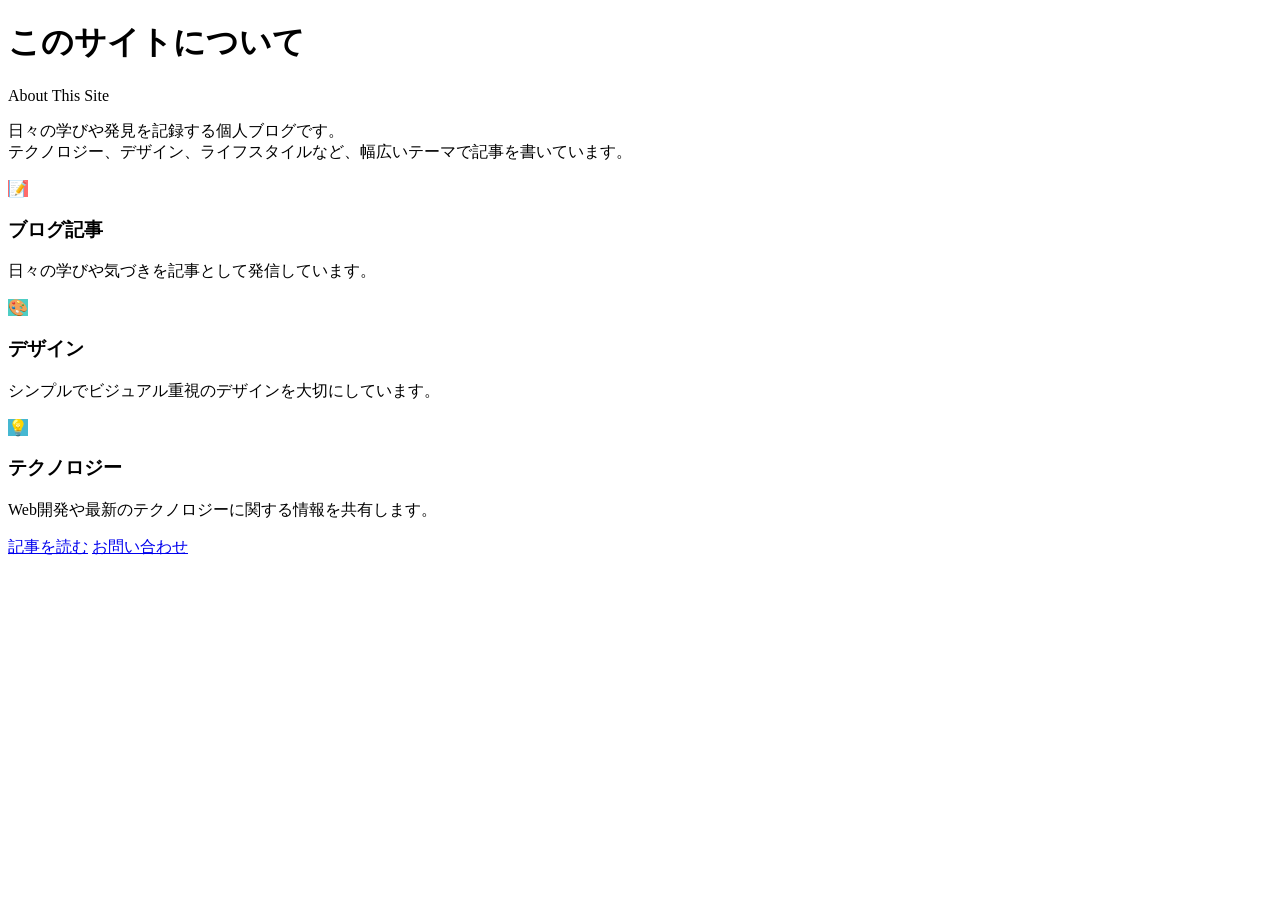
==== about.html @ cd2ef550 "Add files via upload" ====
<!DOCTYPE html>
<html lang="ja">
<head>
  <meta charset="UTF-8">
  <meta name="viewport" content="width=device-width, initial-scale=1.0">
  <title>このサイトについて - My Blog</title>
  <link rel="stylesheet" href="css/style.css">
</head>
<body data-active-nav="about">

  <div id="site-header"></div>

  <div class="page-header">
    <h1 class="page-header__title">このサイトについて</h1>
    <p class="page-header__subtitle">About This Site</p>
  </div>

  <section class="subpage">
    <div class="subpage__inner">
      <div class="subpage__content">
        <p class="subpage__lead">
          日々の学びや発見を記録する個人ブログです。<br>
          テクノロジー、デザイン、ライフスタイルなど、幅広いテーマで記事を書いています。
        </p>
        <div class="subpage__cards">
          <div class="subpage__card">
            <span class="subpage__card-icon" style="background: #FF6B6B;">📝</span>
            <h3>ブログ記事</h3>
            <p>日々の学びや気づきを記事として発信しています。</p>
          </div>
          <div class="subpage__card">
            <span class="subpage__card-icon" style="background: #4ECDC4;">🎨</span>
            <h3>デザイン</h3>
            <p>シンプルでビジュアル重視のデザインを大切にしています。</p>
          </div>
          <div class="subpage__card">
            <span class="subpage__card-icon" style="background: #45B7D1;">💡</span>
            <h3>テクノロジー</h3>
            <p>Web開発や最新のテクノロジーに関する情報を共有します。</p>
          </div>
        </div>
        <div class="subpage__actions">
          <a href="blog.html" class="about-section__link-btn about-section__link-btn--primary">記事を読む</a>
          <a href="contact.html" class="about-section__link-btn about-section__link-btn--outline">お問い合わせ</a>
        </div>
      </div>
    </div>
  </section>

  <div id="site-footer"></div>

  <script src="js/config.js"></script>
  <script src="js/api.js"></script>
  <script src="js/common.js"></script>
</body>
</html>
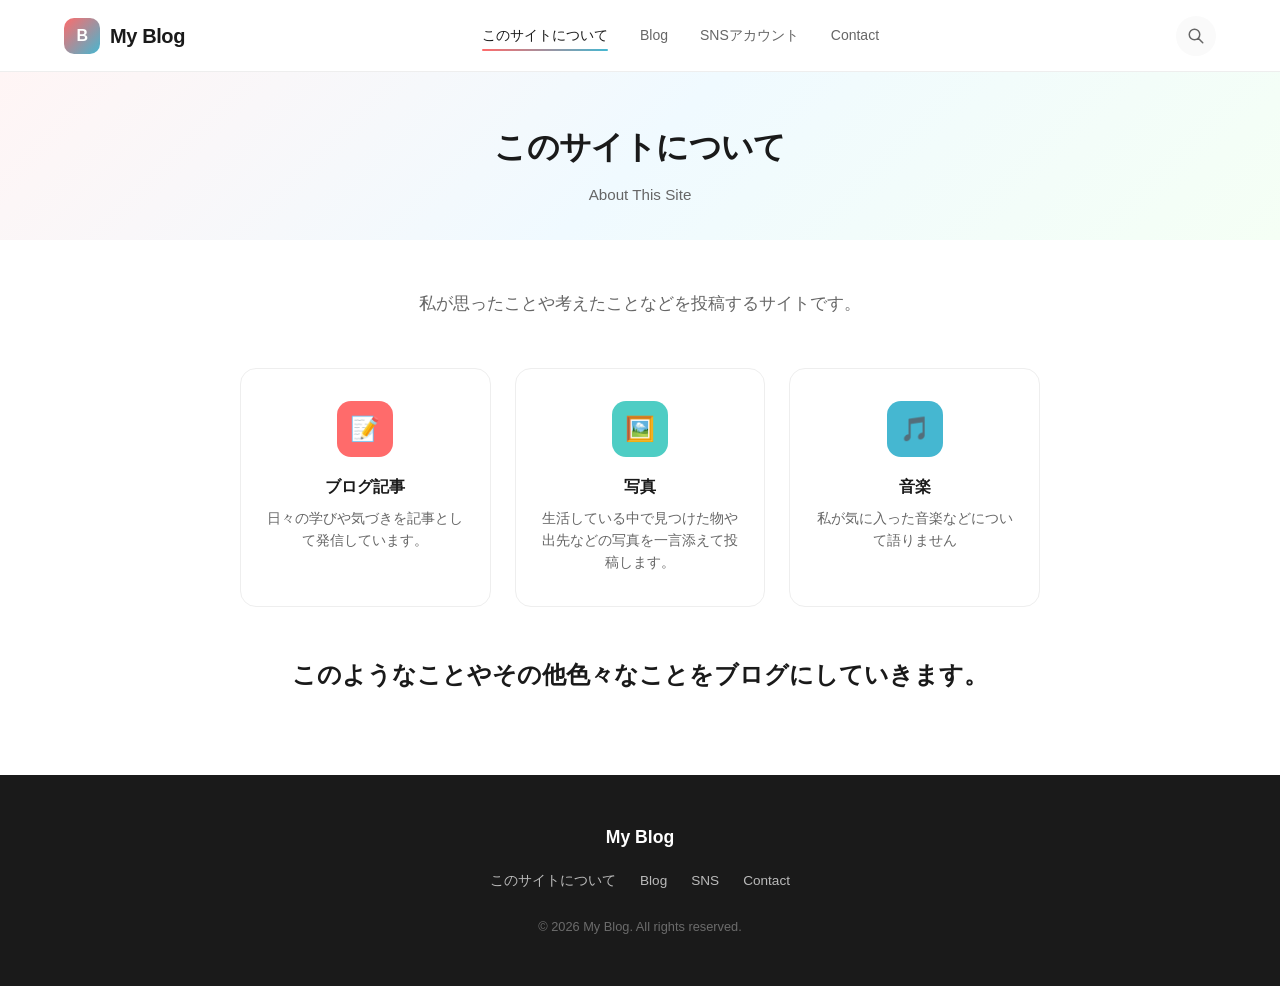
==== commit 657bdba7: "Update about.html" ====
--- a/about.html
+++ b/about.html
@@ -19,8 +19,8 @@
     <div class="subpage__inner">
       <div class="subpage__content">
         <p class="subpage__lead">
-          日々の学びや発見を記録する個人ブログです。<br>
-          テクノロジー、デザイン、ライフスタイルなど、幅広いテーマで記事を書いています。
+          私が思ったことや考えたことなどを投稿するサイトです。<br>
+          
         </p>
         <div class="subpage__cards">
           <div class="subpage__card">
@@ -29,19 +29,18 @@
             <p>日々の学びや気づきを記事として発信しています。</p>
           </div>
           <div class="subpage__card">
-            <span class="subpage__card-icon" style="background: #4ECDC4;">🎨</span>
-            <h3>デザイン</h3>
-            <p>シンプルでビジュアル重視のデザインを大切にしています。</p>
+            <span class="subpage__card-icon" style="background: #4ECDC4;">🖼️</span>
+            <h3>写真</h3>
+            <p>生活している中で見つけた物や出先などの写真を一言添えて投稿します。</p>
           </div>
           <div class="subpage__card">
-            <span class="subpage__card-icon" style="background: #45B7D1;">💡</span>
-            <h3>テクノロジー</h3>
-            <p>Web開発や最新のテクノロジーに関する情報を共有します。</p>
+            <span class="subpage__card-icon" style="background: #45B7D1;">🎵</span>
+            <h3>音楽</h3>
+            <p>私が気に入った音楽などについて語りません</p>
           </div>
         </div>
         <div class="subpage__actions">
-          <a href="blog.html" class="about-section__link-btn about-section__link-btn--primary">記事を読む</a>
-          <a href="contact.html" class="about-section__link-btn about-section__link-btn--outline">お問い合わせ</a>
+          <h1>このようなことやその他色々なことをブログにしていきます。</h1>
         </div>
       </div>
     </div>
--- a/css/style.css
+++ b/css/style.css
@@ -0,0 +1,1173 @@
+/* ===== CSS Variables ===== */
+:root {
+  --color-white: #ffffff;
+  --color-bg: #fafafa;
+  --color-text: #1a1a1a;
+  --color-text-light: #666666;
+  --color-border: #eeeeee;
+  --color-accent-1: #FF6B6B;
+  --color-accent-2: #4ECDC4;
+  --color-accent-3: #45B7D1;
+  --color-accent-4: #96CEB4;
+  --color-accent-5: #BB8FCE;
+  --font-sans: 'Helvetica Neue', Arial, 'Hiragino Kaku Gothic ProN', 'Hiragino Sans', Meiryo, sans-serif;
+  --header-height: 72px;
+  --max-width: 1200px;
+  --transition: 0.3s ease;
+}
+
+/* ===== Reset & Base ===== */
+*, *::before, *::after {
+  box-sizing: border-box;
+  margin: 0;
+  padding: 0;
+}
+
+html {
+  scroll-behavior: smooth;
+}
+
+body {
+  font-family: var(--font-sans);
+  color: var(--color-text);
+  background: var(--color-white);
+  line-height: 1.7;
+  -webkit-font-smoothing: antialiased;
+}
+
+a {
+  color: inherit;
+  text-decoration: none;
+}
+
+img {
+  max-width: 100%;
+  height: auto;
+  display: block;
+}
+
+ul {
+  list-style: none;
+}
+
+/* ===== Header ===== */
+.header {
+  position: fixed;
+  top: 0;
+  left: 0;
+  right: 0;
+  height: var(--header-height);
+  background: rgba(255, 255, 255, 0.95);
+  backdrop-filter: blur(12px);
+  border-bottom: 1px solid var(--color-border);
+  z-index: 1000;
+}
+
+.header__inner {
+  max-width: var(--max-width);
+  margin: 0 auto;
+  padding: 0 24px;
+  height: 100%;
+  display: flex;
+  align-items: center;
+  justify-content: space-between;
+}
+
+.header__logo {
+  display: flex;
+  align-items: center;
+  gap: 10px;
+  font-size: 1.25rem;
+  font-weight: 700;
+  letter-spacing: -0.02em;
+}
+
+.header__logo-icon {
+  width: 36px;
+  height: 36px;
+  border-radius: 10px;
+  background: linear-gradient(135deg, var(--color-accent-1), var(--color-accent-3));
+  display: flex;
+  align-items: center;
+  justify-content: center;
+  color: white;
+  font-size: 1rem;
+  font-weight: 800;
+}
+
+.header__nav {
+  display: flex;
+  align-items: center;
+  gap: 32px;
+}
+
+.header__nav-link {
+  font-size: 0.875rem;
+  font-weight: 500;
+  color: var(--color-text-light);
+  transition: color var(--transition);
+  position: relative;
+}
+
+.header__nav-link:hover,
+.header__nav-link--active {
+  color: var(--color-text);
+}
+
+.header__nav-link--active::after {
+  content: '';
+  position: absolute;
+  bottom: -4px;
+  left: 0;
+  right: 0;
+  height: 2px;
+  background: linear-gradient(90deg, var(--color-accent-1), var(--color-accent-3));
+  border-radius: 1px;
+}
+
+.header__actions {
+  display: flex;
+  align-items: center;
+  gap: 16px;
+}
+
+.header__search-btn {
+  width: 40px;
+  height: 40px;
+  border: none;
+  background: var(--color-bg);
+  border-radius: 50%;
+  cursor: pointer;
+  display: flex;
+  align-items: center;
+  justify-content: center;
+  transition: background var(--transition);
+}
+
+.header__search-btn:hover {
+  background: var(--color-border);
+}
+
+.header__search-btn svg {
+  width: 18px;
+  height: 18px;
+  color: var(--color-text-light);
+}
+
+.header__menu-btn {
+  display: none;
+  width: 40px;
+  height: 40px;
+  border: none;
+  background: none;
+  cursor: pointer;
+  flex-direction: column;
+  align-items: center;
+  justify-content: center;
+  gap: 5px;
+}
+
+.header__menu-btn span {
+  display: block;
+  width: 22px;
+  height: 2px;
+  background: var(--color-text);
+  border-radius: 1px;
+  transition: var(--transition);
+}
+
+/* ===== Search Overlay ===== */
+.search-overlay {
+  position: fixed;
+  inset: 0;
+  background: rgba(0, 0, 0, 0.5);
+  z-index: 2000;
+  display: none;
+  align-items: flex-start;
+  justify-content: center;
+  padding-top: 120px;
+}
+
+.search-overlay--open {
+  display: flex;
+}
+
+.search-overlay__box {
+  background: white;
+  border-radius: 16px;
+  padding: 24px;
+  width: 90%;
+  max-width: 560px;
+  box-shadow: 0 20px 60px rgba(0, 0, 0, 0.15);
+}
+
+.search-overlay__input {
+  width: 100%;
+  padding: 14px 20px;
+  border: 2px solid var(--color-border);
+  border-radius: 12px;
+  font-size: 1rem;
+  outline: none;
+  transition: border-color var(--transition);
+}
+
+.search-overlay__input:focus {
+  border-color: var(--color-accent-3);
+}
+
+.search-overlay__hint {
+  margin-top: 8px;
+  font-size: 0.8rem;
+  color: var(--color-text-light);
+}
+
+/* ===== Hero Carousel ===== */
+.hero {
+  margin-top: var(--header-height);
+  position: relative;
+  overflow: hidden;
+  background: var(--color-white);
+}
+
+.hero__track {
+  display: flex;
+  transition: transform 0.6s cubic-bezier(0.4, 0, 0.2, 1);
+}
+
+.hero__slide {
+  min-width: 100%;
+  position: relative;
+  height: 70vh;
+  min-height: 420px;
+  max-height: 640px;
+}
+
+.hero__slide-link {
+  display: block;
+  width: 100%;
+  height: 100%;
+  position: relative;
+  overflow: hidden;
+}
+
+.hero__slide-image {
+  width: 100%;
+  height: 100%;
+  object-fit: cover;
+  transition: transform 0.6s ease;
+}
+
+.hero__slide-link:hover .hero__slide-image {
+  transform: scale(1.03);
+}
+
+.hero__slide-overlay {
+  position: absolute;
+  inset: 0;
+  background: linear-gradient(
+    to top,
+    rgba(0, 0, 0, 0.7) 0%,
+    rgba(0, 0, 0, 0.2) 50%,
+    rgba(0, 0, 0, 0.05) 100%
+  );
+}
+
+.hero__slide-content {
+  position: absolute;
+  bottom: 0;
+  left: 0;
+  right: 0;
+  padding: 48px;
+  color: white;
+}
+
+.hero__slide-category {
+  display: inline-block;
+  padding: 4px 14px;
+  border-radius: 20px;
+  font-size: 0.75rem;
+  font-weight: 600;
+  margin-bottom: 12px;
+  letter-spacing: 0.05em;
+}
+
+.hero__slide-title {
+  font-size: clamp(1.5rem, 4vw, 2.5rem);
+  font-weight: 700;
+  line-height: 1.3;
+  max-width: 700px;
+  letter-spacing: -0.02em;
+}
+
+.hero__slide-date {
+  margin-top: 12px;
+  font-size: 0.875rem;
+  opacity: 0.8;
+}
+
+.hero__dots {
+  display: flex;
+  justify-content: center;
+  gap: 10px;
+  padding: 24px 0 32px;
+}
+
+.hero__dot {
+  width: 10px;
+  height: 10px;
+  border-radius: 50%;
+  border: none;
+  background: var(--color-border);
+  cursor: pointer;
+  transition: all var(--transition);
+  padding: 0;
+}
+
+.hero__dot--active {
+  background: var(--color-accent-1);
+  transform: scale(1.3);
+}
+
+.hero__arrow {
+  position: absolute;
+  top: 50%;
+  transform: translateY(-50%);
+  width: 48px;
+  height: 48px;
+  border: none;
+  background: rgba(255, 255, 255, 0.9);
+  border-radius: 50%;
+  cursor: pointer;
+  display: flex;
+  align-items: center;
+  justify-content: center;
+  z-index: 10;
+  transition: all var(--transition);
+  box-shadow: 0 2px 12px rgba(0, 0, 0, 0.1);
+}
+
+.hero__arrow:hover {
+  background: white;
+  box-shadow: 0 4px 20px rgba(0, 0, 0, 0.15);
+}
+
+.hero__arrow--prev { left: 24px; }
+.hero__arrow--next { right: 24px; }
+
+.hero__arrow svg {
+  width: 20px;
+  height: 20px;
+}
+
+/* ===== Section ===== */
+.section {
+  max-width: var(--max-width);
+  margin: 0 auto;
+  padding: 64px 24px;
+}
+
+.section__header {
+  display: flex;
+  align-items: center;
+  justify-content: space-between;
+  margin-bottom: 40px;
+}
+
+.section__title {
+  font-size: 1.75rem;
+  font-weight: 700;
+  letter-spacing: -0.02em;
+  position: relative;
+  padding-left: 16px;
+}
+
+.section__title::before {
+  content: '';
+  position: absolute;
+  left: 0;
+  top: 4px;
+  bottom: 4px;
+  width: 4px;
+  border-radius: 2px;
+  background: linear-gradient(180deg, var(--color-accent-1), var(--color-accent-3));
+}
+
+.section__link {
+  display: flex;
+  align-items: center;
+  gap: 6px;
+  font-size: 0.875rem;
+  font-weight: 500;
+  color: var(--color-text-light);
+  transition: color var(--transition);
+}
+
+.section__link:hover {
+  color: var(--color-accent-3);
+}
+
+.section__link svg {
+  width: 16px;
+  height: 16px;
+  transition: transform var(--transition);
+}
+
+.section__link:hover svg {
+  transform: translateX(4px);
+}
+
+/* ===== Card Grid ===== */
+.card-grid {
+  display: grid;
+  grid-template-columns: repeat(3, 1fr);
+  gap: 28px;
+}
+
+.card {
+  border-radius: 16px;
+  overflow: hidden;
+  background: var(--color-white);
+  border: 1px solid var(--color-border);
+  transition: all var(--transition);
+  cursor: pointer;
+}
+
+.card:hover {
+  transform: translateY(-4px);
+  box-shadow: 0 12px 40px rgba(0, 0, 0, 0.08);
+  border-color: transparent;
+}
+
+.card__image-wrap {
+  aspect-ratio: 16 / 10;
+  overflow: hidden;
+  position: relative;
+}
+
+.card__image {
+  width: 100%;
+  height: 100%;
+  object-fit: cover;
+  transition: transform 0.5s ease;
+}
+
+.card:hover .card__image {
+  transform: scale(1.05);
+}
+
+.card__body {
+  padding: 20px;
+}
+
+.card__tag {
+  display: inline-block;
+  padding: 3px 12px;
+  border-radius: 20px;
+  font-size: 0.7rem;
+  font-weight: 600;
+  color: white;
+  margin-bottom: 10px;
+  letter-spacing: 0.03em;
+}
+
+.card__title {
+  font-size: 1rem;
+  font-weight: 600;
+  line-height: 1.5;
+  display: -webkit-box;
+  -webkit-line-clamp: 2;
+  -webkit-box-orient: vertical;
+  overflow: hidden;
+}
+
+.card__date {
+  margin-top: 8px;
+  font-size: 0.8rem;
+  color: var(--color-text-light);
+}
+
+/* ===== Blog Page ===== */
+.page-header {
+  margin-top: var(--header-height);
+  padding: 48px 24px 32px;
+  text-align: center;
+  background: linear-gradient(135deg, #fff5f5 0%, #f0faff 50%, #f5fff5 100%);
+}
+
+.page-header__title {
+  font-size: 2rem;
+  font-weight: 700;
+  letter-spacing: -0.02em;
+}
+
+.page-header__subtitle {
+  margin-top: 8px;
+  color: var(--color-text-light);
+  font-size: 0.95rem;
+}
+
+/* ===== Filter & Search Bar ===== */
+.filter-bar {
+  max-width: var(--max-width);
+  margin: 0 auto;
+  padding: 32px 24px 0;
+}
+
+.filter-bar__search {
+  position: relative;
+  margin-bottom: 24px;
+}
+
+.filter-bar__search-input {
+  width: 100%;
+  padding: 14px 20px 14px 48px;
+  border: 2px solid var(--color-border);
+  border-radius: 12px;
+  font-size: 0.95rem;
+  outline: none;
+  transition: border-color var(--transition);
+  background: var(--color-white);
+}
+
+.filter-bar__search-input:focus {
+  border-color: var(--color-accent-3);
+}
+
+.filter-bar__search-icon {
+  position: absolute;
+  left: 16px;
+  top: 50%;
+  transform: translateY(-50%);
+  width: 20px;
+  height: 20px;
+  color: var(--color-text-light);
+}
+
+.filter-bar__categories {
+  display: flex;
+  flex-wrap: wrap;
+  gap: 10px;
+}
+
+.filter-bar__category-btn {
+  padding: 8px 20px;
+  border: 2px solid var(--color-border);
+  border-radius: 24px;
+  background: var(--color-white);
+  font-size: 0.85rem;
+  font-weight: 500;
+  cursor: pointer;
+  transition: all var(--transition);
+  color: var(--color-text-light);
+}
+
+.filter-bar__category-btn:hover {
+  border-color: var(--color-accent-3);
+  color: var(--color-accent-3);
+}
+
+.filter-bar__category-btn--active {
+  background: var(--color-accent-3);
+  border-color: var(--color-accent-3);
+  color: white;
+}
+
+.filter-bar__result-count {
+  margin-top: 16px;
+  font-size: 0.85rem;
+  color: var(--color-text-light);
+}
+
+/* ===== Article Detail ===== */
+.article {
+  max-width: 760px;
+  margin: 0 auto;
+  padding: 48px 24px 80px;
+}
+
+.article__back {
+  display: inline-flex;
+  align-items: center;
+  gap: 6px;
+  font-size: 0.875rem;
+  color: var(--color-text-light);
+  margin-bottom: 32px;
+  transition: color var(--transition);
+}
+
+.article__back:hover {
+  color: var(--color-accent-3);
+}
+
+.article__back svg {
+  width: 16px;
+  height: 16px;
+}
+
+.article__category {
+  display: inline-block;
+  padding: 4px 14px;
+  border-radius: 20px;
+  font-size: 0.75rem;
+  font-weight: 600;
+  color: white;
+  margin-bottom: 16px;
+}
+
+.article__title {
+  font-size: clamp(1.75rem, 4vw, 2.25rem);
+  font-weight: 700;
+  line-height: 1.3;
+  letter-spacing: -0.02em;
+}
+
+.article__meta {
+  margin-top: 16px;
+  font-size: 0.875rem;
+  color: var(--color-text-light);
+  padding-bottom: 32px;
+  border-bottom: 1px solid var(--color-border);
+}
+
+.article__thumbnail {
+  margin: 32px 0;
+  border-radius: 16px;
+  overflow: hidden;
+}
+
+.article__thumbnail img {
+  width: 100%;
+  aspect-ratio: 16 / 9;
+  object-fit: cover;
+}
+
+.article__body {
+  font-size: 1rem;
+  line-height: 1.9;
+  color: #333;
+}
+
+.article__body h2 {
+  font-size: 1.4rem;
+  font-weight: 700;
+  margin: 40px 0 16px;
+  padding-left: 12px;
+  border-left: 4px solid var(--color-accent-2);
+}
+
+.article__body h3 {
+  font-size: 1.15rem;
+  font-weight: 600;
+  margin: 32px 0 12px;
+}
+
+.article__body p {
+  margin-bottom: 1.5em;
+}
+
+.article__body img {
+  max-width: 100%;
+  border-radius: 12px;
+  margin: 24px 0;
+}
+
+.article__body a {
+  color: var(--color-accent-3);
+  text-decoration: underline;
+}
+
+.article__body ul,
+.article__body ol {
+  margin: 16px 0;
+  padding-left: 24px;
+}
+
+.article__body li {
+  margin-bottom: 8px;
+  list-style: disc;
+}
+
+.article__body blockquote {
+  border-left: 4px solid var(--color-accent-4);
+  padding: 16px 24px;
+  margin: 24px 0;
+  background: var(--color-bg);
+  border-radius: 0 8px 8px 0;
+  color: var(--color-text-light);
+}
+
+.article__body pre {
+  background: #1a1a1a;
+  color: #f0f0f0;
+  padding: 20px;
+  border-radius: 12px;
+  overflow-x: auto;
+  margin: 24px 0;
+  font-size: 0.875rem;
+}
+
+.article__body code {
+  background: var(--color-bg);
+  padding: 2px 6px;
+  border-radius: 4px;
+  font-size: 0.875rem;
+}
+
+.article__body pre code {
+  background: none;
+  padding: 0;
+}
+
+/* ===== About Section (Home) ===== */
+.about-section {
+  background: linear-gradient(135deg, #fff9f0 0%, #f0f8ff 100%);
+  padding: 80px 24px;
+}
+
+.about-section__inner {
+  max-width: var(--max-width);
+  margin: 0 auto;
+  text-align: center;
+}
+
+.about-section__title {
+  font-size: 1.75rem;
+  font-weight: 700;
+  margin-bottom: 16px;
+}
+
+.about-section__text {
+  color: var(--color-text-light);
+  max-width: 600px;
+  margin: 0 auto;
+  line-height: 1.8;
+}
+
+.about-section__links {
+  display: flex;
+  justify-content: center;
+  gap: 16px;
+  margin-top: 32px;
+}
+
+.about-section__link-btn {
+  padding: 12px 28px;
+  border-radius: 28px;
+  font-size: 0.875rem;
+  font-weight: 600;
+  transition: all var(--transition);
+  border: 2px solid transparent;
+}
+
+.about-section__link-btn--primary {
+  background: linear-gradient(135deg, var(--color-accent-1), var(--color-accent-3));
+  color: white;
+}
+
+.about-section__link-btn--primary:hover {
+  transform: translateY(-2px);
+  box-shadow: 0 8px 24px rgba(255, 107, 107, 0.3);
+}
+
+.about-section__link-btn--outline {
+  border-color: var(--color-border);
+  color: var(--color-text);
+}
+
+.about-section__link-btn--outline:hover {
+  border-color: var(--color-accent-3);
+  color: var(--color-accent-3);
+}
+
+/* ===== Footer ===== */
+.footer {
+  background: var(--color-text);
+  color: rgba(255, 255, 255, 0.7);
+  padding: 48px 24px;
+  text-align: center;
+}
+
+.footer__inner {
+  max-width: var(--max-width);
+  margin: 0 auto;
+}
+
+.footer__logo {
+  font-size: 1.1rem;
+  font-weight: 700;
+  color: white;
+  margin-bottom: 16px;
+}
+
+.footer__nav {
+  display: flex;
+  justify-content: center;
+  gap: 24px;
+  margin-bottom: 24px;
+}
+
+.footer__nav-link {
+  font-size: 0.85rem;
+  transition: color var(--transition);
+}
+
+.footer__nav-link:hover {
+  color: white;
+}
+
+.footer__copy {
+  font-size: 0.8rem;
+  opacity: 0.5;
+}
+
+/* ===== Loading & Error States ===== */
+.loading {
+  display: flex;
+  flex-direction: column;
+  align-items: center;
+  justify-content: center;
+  padding: 80px 24px;
+  color: var(--color-text-light);
+}
+
+.loading__spinner {
+  width: 40px;
+  height: 40px;
+  border: 3px solid var(--color-border);
+  border-top-color: var(--color-accent-3);
+  border-radius: 50%;
+  animation: spin 0.8s linear infinite;
+  margin-bottom: 16px;
+}
+
+@keyframes spin {
+  to { transform: rotate(360deg); }
+}
+
+.error-state {
+  text-align: center;
+  padding: 80px 24px;
+  color: var(--color-text-light);
+}
+
+.error-state__icon {
+  font-size: 3rem;
+  margin-bottom: 16px;
+}
+
+.error-state__title {
+  font-size: 1.25rem;
+  font-weight: 600;
+  color: var(--color-text);
+  margin-bottom: 8px;
+}
+
+.error-state__message {
+  font-size: 0.9rem;
+  margin-bottom: 24px;
+}
+
+.error-state__retry {
+  padding: 10px 24px;
+  border: none;
+  border-radius: 24px;
+  background: var(--color-accent-3);
+  color: white;
+  font-size: 0.875rem;
+  font-weight: 600;
+  cursor: pointer;
+  transition: background var(--transition);
+}
+
+.error-state__retry:hover {
+  background: #3aa8c4;
+}
+
+.error-state__hint {
+  font-size: 0.8rem;
+  color: var(--color-text-light);
+  margin-bottom: 16px;
+  line-height: 1.6;
+}
+
+.error-state__hint code {
+  background: var(--color-bg);
+  padding: 2px 6px;
+  border-radius: 4px;
+  font-size: 0.75rem;
+}
+
+/* ===== Subpage ===== */
+.subpage {
+  padding: 48px 24px 80px;
+}
+
+.subpage__inner {
+  max-width: 800px;
+  margin: 0 auto;
+}
+
+.subpage__content {
+  text-align: center;
+}
+
+.subpage__lead {
+  font-size: 1.05rem;
+  color: var(--color-text-light);
+  line-height: 1.9;
+  margin-bottom: 48px;
+}
+
+.subpage__cards {
+  display: grid;
+  grid-template-columns: repeat(3, 1fr);
+  gap: 24px;
+  margin-bottom: 48px;
+}
+
+.subpage__card {
+  padding: 32px 24px;
+  border: 1px solid var(--color-border);
+  border-radius: 16px;
+  text-align: center;
+  transition: all var(--transition);
+}
+
+.subpage__card:hover {
+  transform: translateY(-4px);
+  box-shadow: 0 8px 32px rgba(0, 0, 0, 0.06);
+}
+
+.subpage__card-icon {
+  display: inline-flex;
+  width: 56px;
+  height: 56px;
+  border-radius: 14px;
+  align-items: center;
+  justify-content: center;
+  font-size: 1.5rem;
+  margin-bottom: 16px;
+}
+
+.subpage__card h3 {
+  font-size: 1rem;
+  font-weight: 600;
+  margin-bottom: 8px;
+}
+
+.subpage__card p {
+  font-size: 0.85rem;
+  color: var(--color-text-light);
+  line-height: 1.6;
+}
+
+.subpage__actions {
+  display: flex;
+  justify-content: center;
+  gap: 16px;
+  flex-wrap: wrap;
+}
+
+.subpage__note {
+  margin-top: 32px;
+  font-size: 0.85rem;
+  color: var(--color-text-light);
+}
+
+.subpage__note a {
+  color: var(--color-accent-3);
+  text-decoration: underline;
+}
+
+/* ===== SNS Page ===== */
+.sns-grid {
+  display: grid;
+  grid-template-columns: repeat(2, 1fr);
+  gap: 20px;
+  max-width: 560px;
+  margin: 0 auto;
+}
+
+.sns-card {
+  padding: 32px 24px;
+  border-radius: 16px;
+  text-align: center;
+  border: 1px solid var(--color-border);
+  transition: all var(--transition);
+}
+
+.sns-card:hover {
+  transform: translateY(-4px);
+  box-shadow: 0 8px 32px rgba(0, 0, 0, 0.08);
+}
+
+.sns-card__icon {
+  display: inline-flex;
+  width: 48px;
+  height: 48px;
+  border-radius: 12px;
+  align-items: center;
+  justify-content: center;
+  font-size: 1.25rem;
+  margin-bottom: 12px;
+  color: white;
+}
+
+.sns-card--twitter .sns-card__icon { background: #1DA1F2; }
+.sns-card--instagram .sns-card__icon { background: linear-gradient(45deg, #f09433, #e6683c, #dc2743, #cc2366, #bc1888); }
+.sns-card--github .sns-card__icon { background: #333; }
+.sns-card--youtube .sns-card__icon { background: #FF0000; }
+
+.sns-card h3 {
+  font-size: 1rem;
+  font-weight: 600;
+  margin-bottom: 4px;
+}
+
+.sns-card p {
+  font-size: 0.85rem;
+  color: var(--color-text-light);
+}
+
+/* ===== Contact Page ===== */
+.contact-box {
+  max-width: 480px;
+  margin: 0 auto;
+  border: 1px solid var(--color-border);
+  border-radius: 16px;
+  overflow: hidden;
+}
+
+.contact-box__item {
+  display: flex;
+  justify-content: space-between;
+  align-items: center;
+  padding: 20px 28px;
+  border-bottom: 1px solid var(--color-border);
+}
+
+.contact-box__item:last-child {
+  border-bottom: none;
+}
+
+.contact-box__label {
+  font-size: 0.85rem;
+  font-weight: 600;
+  color: var(--color-text-light);
+}
+
+.contact-box__value {
+  font-size: 0.95rem;
+  font-weight: 500;
+}
+
+a.contact-box__value {
+  color: var(--color-accent-3);
+}
+
+.empty-state {
+  text-align: center;
+  padding: 60px 24px;
+  color: var(--color-text-light);
+  grid-column: 1 / -1;
+}
+
+.empty-state__title {
+  font-size: 1.1rem;
+  font-weight: 600;
+  color: var(--color-text);
+  margin-bottom: 8px;
+}
+
+/* ===== Responsive ===== */
+@media (max-width: 900px) {
+  .card-grid {
+    grid-template-columns: repeat(2, 1fr);
+    gap: 20px;
+  }
+
+  .hero__slide {
+    height: 50vh;
+    min-height: 320px;
+  }
+
+  .hero__slide-content {
+    padding: 32px 24px;
+  }
+
+  .hero__arrow {
+    width: 40px;
+    height: 40px;
+  }
+
+  .hero__arrow--prev { left: 12px; }
+  .hero__arrow--next { right: 12px; }
+}
+
+@media (max-width: 640px) {
+  .header__nav {
+    display: none;
+    position: fixed;
+    top: var(--header-height);
+    left: 0;
+    right: 0;
+    background: white;
+    flex-direction: column;
+    padding: 24px;
+    gap: 20px;
+    border-bottom: 1px solid var(--color-border);
+    box-shadow: 0 8px 24px rgba(0, 0, 0, 0.08);
+  }
+
+  .header__nav--open {
+    display: flex;
+  }
+
+  .header__menu-btn {
+    display: flex;
+  }
+
+  .card-grid {
+    grid-template-columns: 1fr;
+  }
+
+  .hero__slide {
+    height: 45vh;
+    min-height: 280px;
+  }
+
+  .hero__slide-title {
+    font-size: 1.25rem;
+  }
+
+  .section {
+    padding: 48px 16px;
+  }
+
+  .section__title {
+    font-size: 1.4rem;
+  }
+
+  .filter-bar {
+    padding: 24px 16px 0;
+  }
+
+  .about-section__links {
+    flex-direction: column;
+    align-items: center;
+  }
+
+  .subpage__cards {
+    grid-template-columns: 1fr;
+  }
+
+  .sns-grid {
+    grid-template-columns: 1fr;
+  }
+
+  .contact-box__item {
+    flex-direction: column;
+    gap: 8px;
+    text-align: center;
+  }
+}
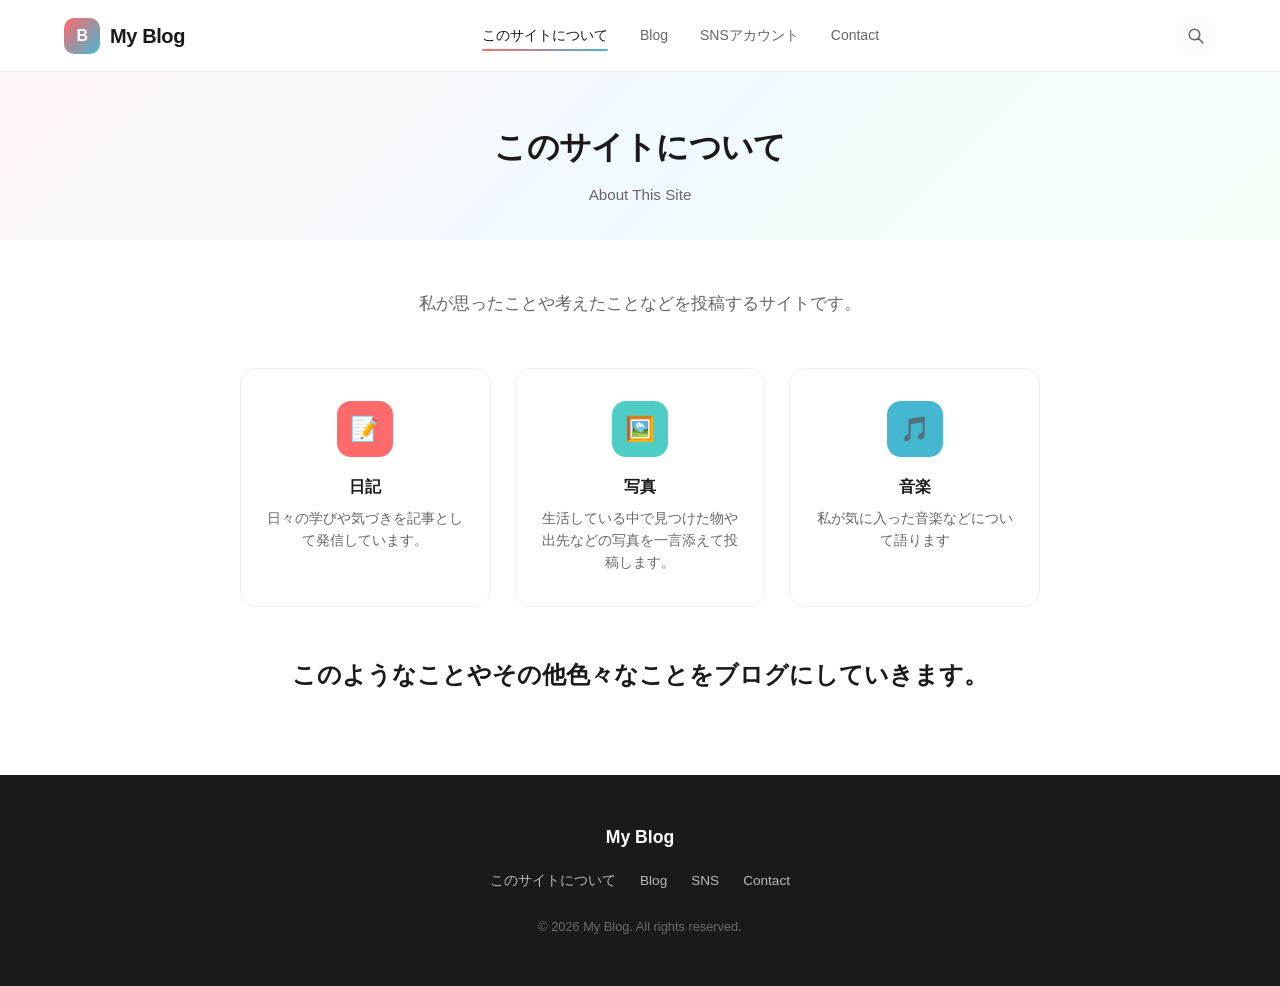
==== commit cf9a8eea: "Update about.html" ====
--- a/about.html
+++ b/about.html
@@ -25,7 +25,7 @@
         <div class="subpage__cards">
           <div class="subpage__card">
             <span class="subpage__card-icon" style="background: #FF6B6B;">📝</span>
-            <h3>ブログ記事</h3>
+            <h3>日記</h3>
             <p>日々の学びや気づきを記事として発信しています。</p>
           </div>
           <div class="subpage__card">
@@ -36,7 +36,7 @@
           <div class="subpage__card">
             <span class="subpage__card-icon" style="background: #45B7D1;">🎵</span>
             <h3>音楽</h3>
-            <p>私が気に入った音楽などについて語りません</p>
+            <p>私が気に入った音楽などについて語ります</p>
           </div>
         </div>
         <div class="subpage__actions">
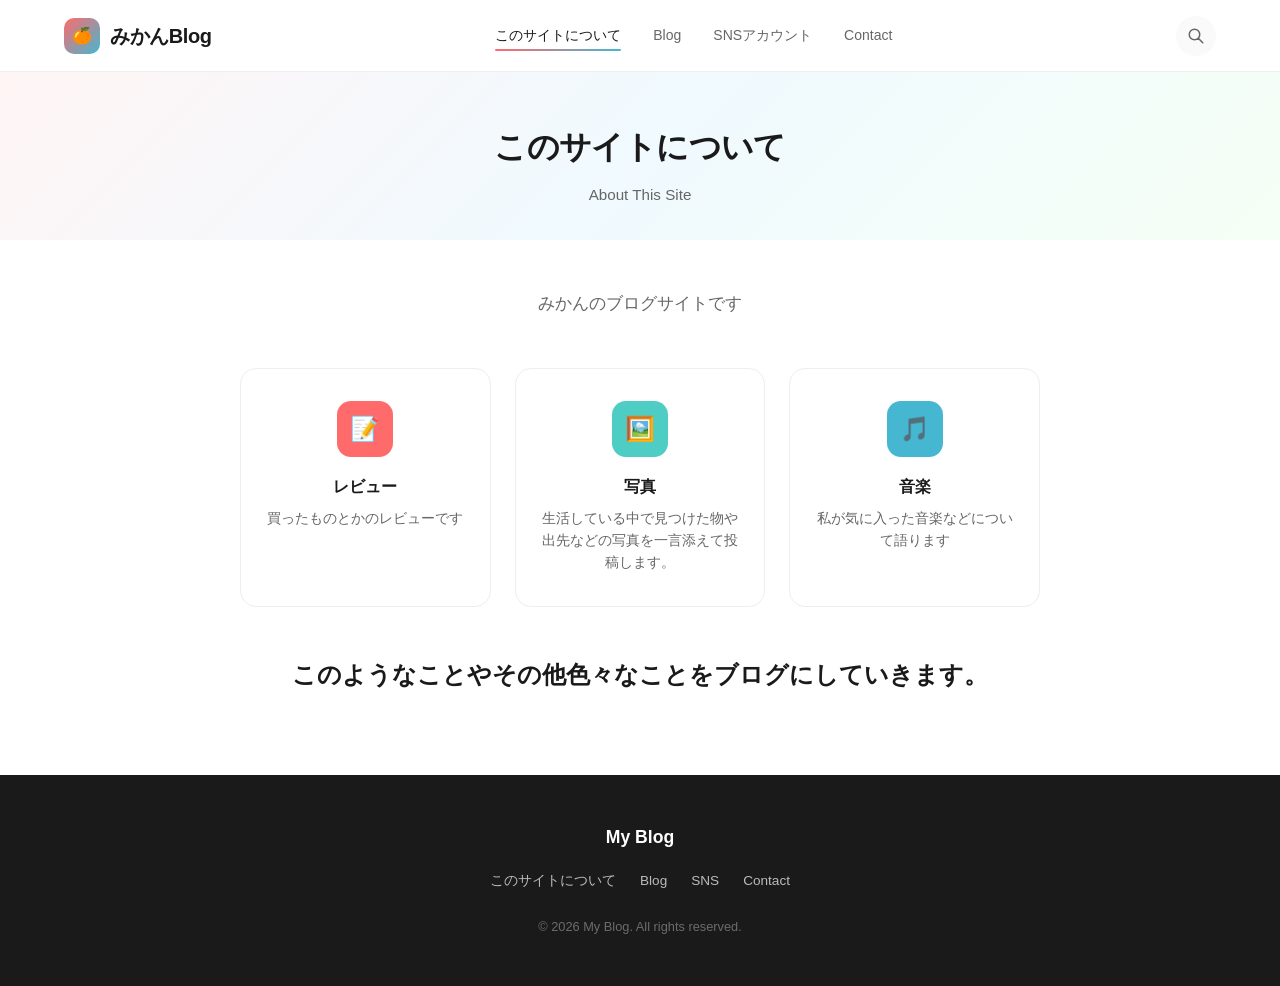
==== commit 58db9d88: "Update about.html" ====
--- a/about.html
+++ b/about.html
@@ -3,7 +3,7 @@
 <head>
   <meta charset="UTF-8">
   <meta name="viewport" content="width=device-width, initial-scale=1.0">
-  <title>このサイトについて - My Blog</title>
+  <title>このサイトについて - みかん Blog</title>
   <link rel="stylesheet" href="css/style.css">
 </head>
 <body data-active-nav="about">
@@ -19,14 +19,14 @@
     <div class="subpage__inner">
       <div class="subpage__content">
         <p class="subpage__lead">
-          私が思ったことや考えたことなどを投稿するサイトです。<br>
+          みかんのブログサイトです<br>
           
         </p>
         <div class="subpage__cards">
           <div class="subpage__card">
             <span class="subpage__card-icon" style="background: #FF6B6B;">📝</span>
-            <h3>日記</h3>
-            <p>日々の学びや気づきを記事として発信しています。</p>
+            <h3>レビュー</h3>
+            <p>買ったものとかのレビューです</p>
           </div>
           <div class="subpage__card">
             <span class="subpage__card-icon" style="background: #4ECDC4;">🖼️</span>
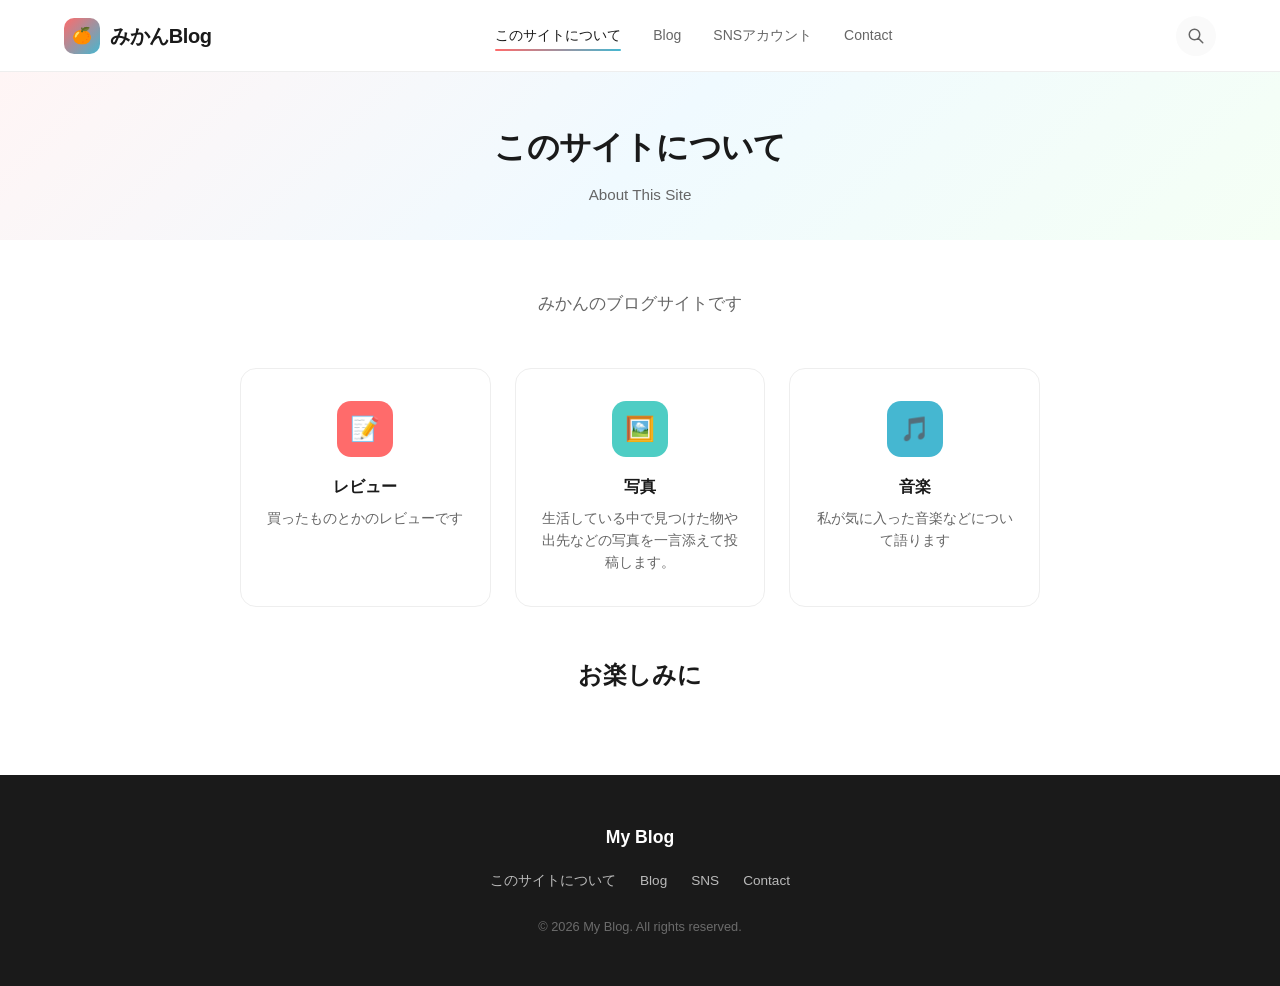
==== commit 116d4dc1: "Update about.html" ====
--- a/about.html
+++ b/about.html
@@ -40,7 +40,7 @@
           </div>
         </div>
         <div class="subpage__actions">
-          <h1>このようなことやその他色々なことをブログにしていきます。</h1>
+          <h1>お楽しみに</h1>
         </div>
       </div>
     </div>
